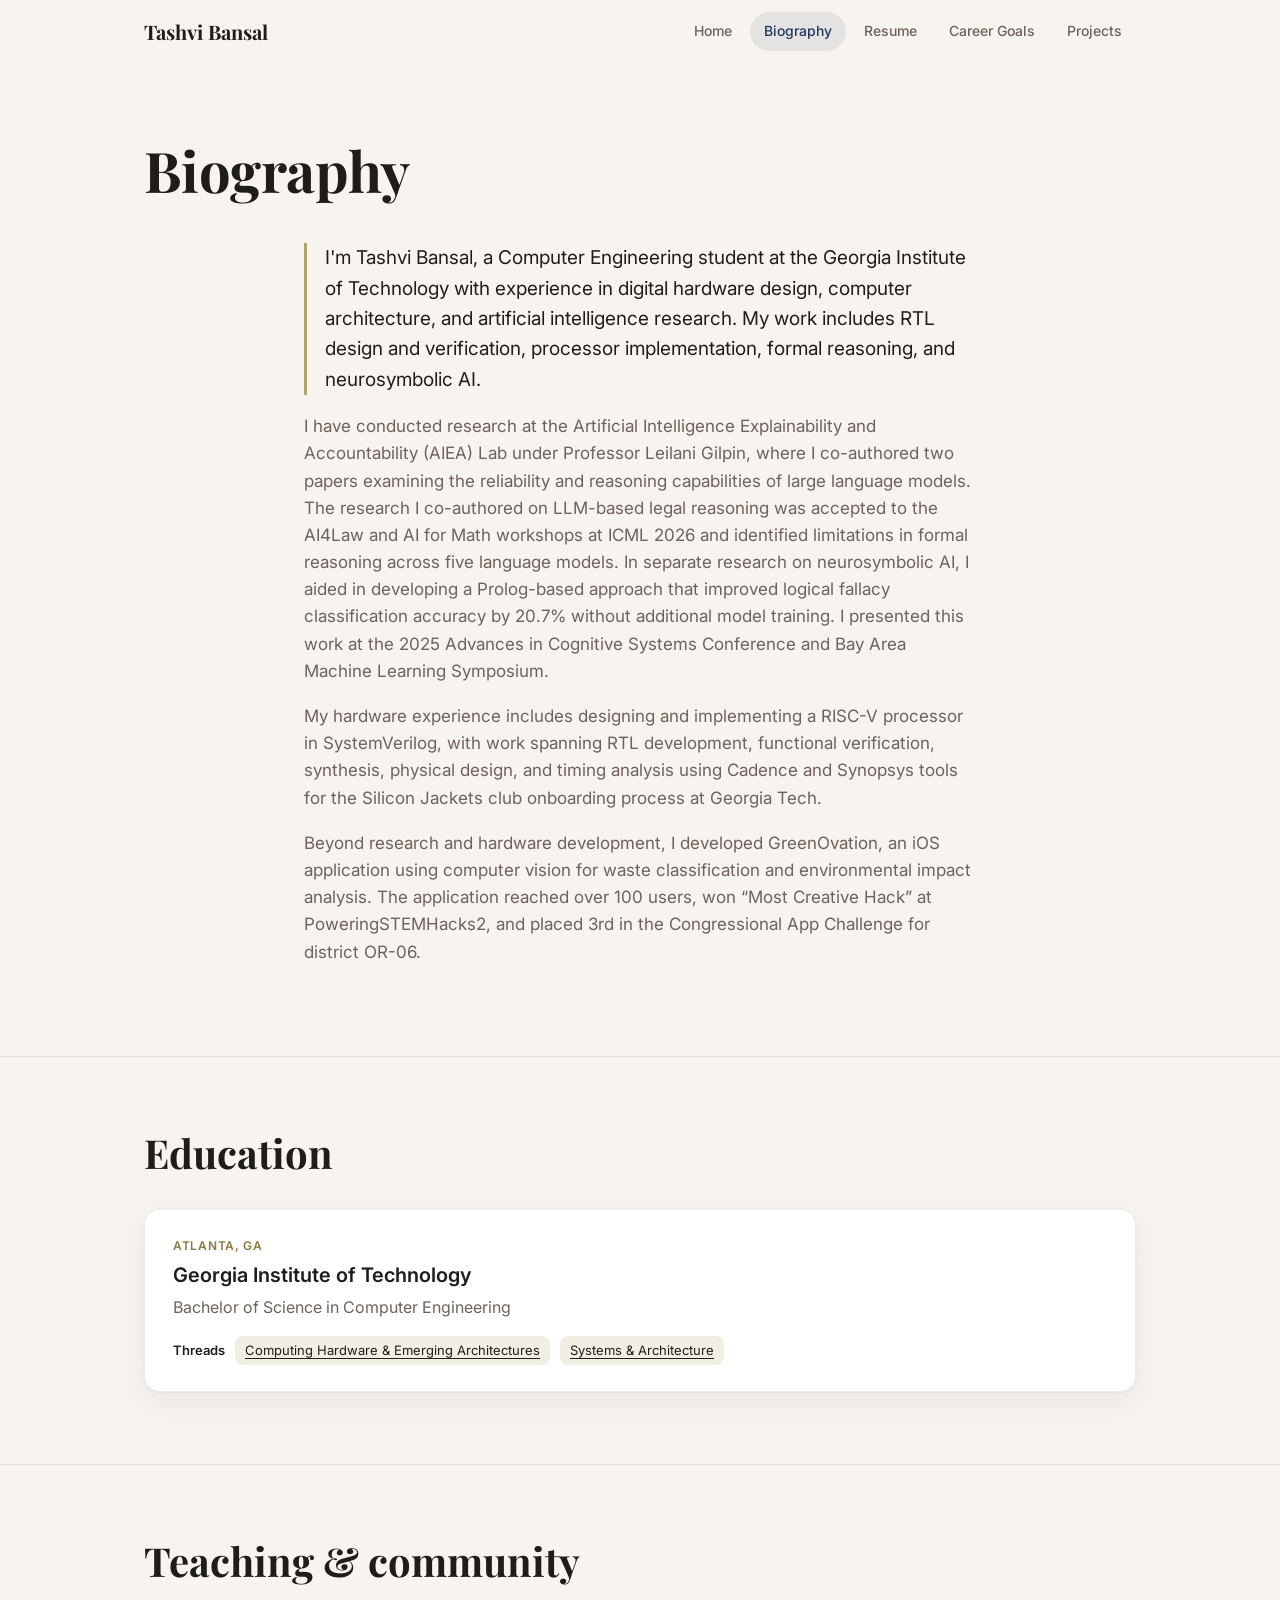
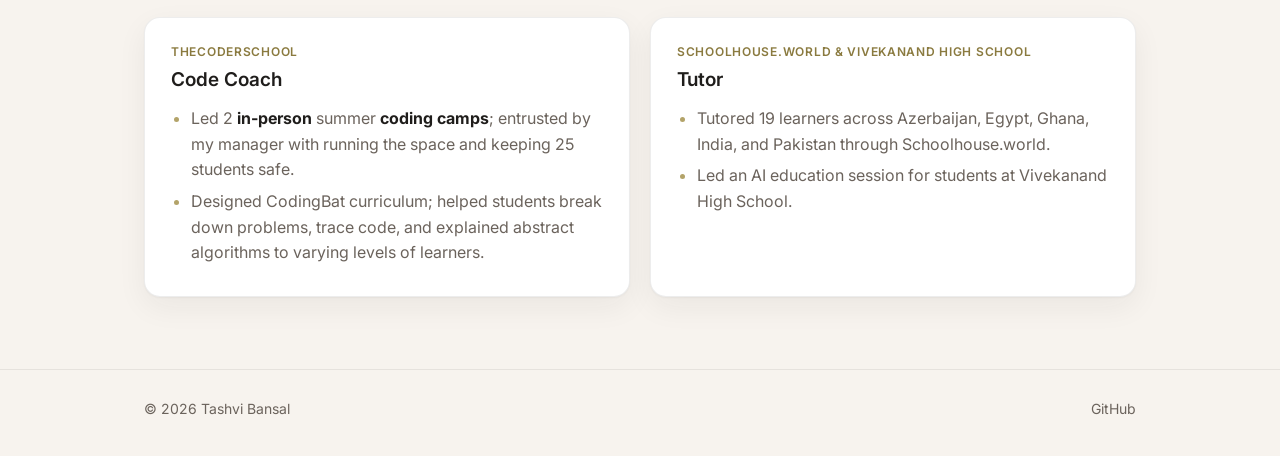
==== bio.html @ 0670a5fc "Expand upcoming GPU cluster project with planned benchmarking and tuning work Co-Authored-By: Claude" ====
<!doctype html>
<html lang="en">
  <head>
    <meta charset="utf-8" />
    <meta name="viewport" content="width=device-width,initial-scale=1" />
    <title>Biography | Tashvi Bansal</title>
    <meta name="description" content="Tashvi Bansal, Computer Engineering student at Georgia Tech. ECE 1100 ePortfolio." />
    <link rel="preconnect" href="https://fonts.googleapis.com">
    <link rel="preconnect" href="https://fonts.gstatic.com" crossorigin>
    <link href="https://fonts.googleapis.com/css2?family=Playfair+Display:wght@600;700&family=Inter:wght@400;500;600&display=swap" rel="stylesheet">
    <link rel="stylesheet" href="styles.css?v=23">
  </head>
  <body>
    <header class="site-header">
      <div class="header-inner">
        <a class="brand" href="index.html">Tashvi Bansal</a>
        <nav class="site-nav" aria-label="Pages">
          <a href="index.html">Home</a>
          <a href="bio.html" aria-current="page" class="active">Biography</a>
          <a href="resume.html">Resume</a>
          <a href="goals.html">Career Goals</a>
          <a href="projects.html">Projects</a>
        </nav>
      </div>
    </header>

    <main>
      <section class="page-head">
        <div class="wrap">
          <h1 class="page-title">Biography</h1>
        </div>
      </section>
      <section class="section section-flush">
        <div class="wrap prose">
          <p class="lede">I'm Tashvi Bansal, a Computer Engineering student at the Georgia Institute of Technology with experience in digital hardware design, computer architecture, and artificial intelligence research. My work includes RTL design and verification, processor implementation, formal reasoning, and neurosymbolic AI.</p>

          <p>I have conducted research at the Artificial Intelligence Explainability and Accountability (AIEA) Lab under Professor Leilani Gilpin, where I co-authored two papers examining the reliability and reasoning capabilities of large language models. The research I co-authored on LLM-based legal reasoning was accepted to the AI4Law and AI for Math workshops at ICML 2026 and identified limitations in formal reasoning across five language models. In separate research on neurosymbolic AI, I aided in developing a Prolog-based approach that improved logical fallacy classification accuracy by 20.7% without additional model training. I presented this work at the 2025 Advances in Cognitive Systems Conference and Bay Area Machine Learning Symposium.</p>

          <p>My hardware experience includes designing and implementing a RISC-V processor in SystemVerilog, with work spanning RTL development, functional verification, synthesis, physical design, and timing analysis using Cadence and Synopsys tools for the Silicon Jackets club onboarding process at Georgia Tech.</p>

          <p>Beyond research and hardware development, I developed GreenOvation, an iOS application using computer vision for waste classification and environmental impact analysis. The application reached over 100 users, won &ldquo;Most Creative Hack&rdquo; at PoweringSTEMHacks2, and placed 3rd in the Congressional App Challenge for district OR-06.</p>
        </div>
      </section>

      <section class="section">
        <div class="wrap">
          <div class="section-head">
            <h2>Education</h2>
          </div>
          <article class="card research-card">
            <div class="eyebrow">Atlanta, GA</div>
            <h3 class="card-title">Georgia Institute of Technology</h3>
            <p class="card-text">Bachelor of Science in Computer Engineering</p>
            <div class="conferences">
              <span class="conf-label">Threads</span>
              <ul class="conf-list">
                <li><a href="https://ece.gatech.edu/computing-hardware-emerging-architectures-thread" target="_blank" rel="noopener noreferrer">Computing Hardware &amp; Emerging Architectures</a></li>
                <li><a href="https://ece.gatech.edu/systems-architecture-thread" target="_blank" rel="noopener noreferrer">Systems &amp; Architecture</a></li>
              </ul>
            </div>
          </article>
        </div>
      </section>

      <section class="section">
        <div class="wrap">
          <div class="section-head">
            <h2>Teaching &amp; community</h2>
          </div>
          <div id="community-list" class="community-grid"></div>
        </div>
      </section>
    </main>

    <footer class="site-footer">
      <div class="wrap footer-inner">
        <p>© <span id="year"></span> Tashvi Bansal</p>
        <a href="https://github.com/tashvib" target="_blank" rel="noopener noreferrer">GitHub</a>
      </div>
    </footer>

    <script src="site.js?v=23"></script>
  </body>
</html>
---- styles.css ----
/* ---------------------------------------------------------------
   Theme tokens
   --------------------------------------------------------------- */
:root{
  --bg: #f7f3ee;
  --surface: #ffffff;
  --surface-2: #f1ebe3;
  --text: #1f1d1b;
  --muted: #6b635c;
  --border: rgba(31, 29, 27, 0.08);
  --accent: #1f3a5f;        /* deep navy */
  --accent-soft: rgba(31, 58, 95, 0.08);
  --gold: #b3a369;          /* Georgia Tech gold */
  --gold-soft: rgba(179, 163, 105, 0.18);
  --shadow: 0 1px 2px rgba(31, 29, 27, 0.04), 0 10px 30px rgba(31, 29, 27, 0.06);
  --shadow-hover: 0 2px 4px rgba(31, 29, 27, 0.05), 0 18px 40px rgba(31, 29, 27, 0.10);
  --radius: 16px;
  --header-h: 64px;
  --wrap: 1040px;
}

@media (prefers-color-scheme: dark){
  :root{
    --bg: #141312;
    --surface: #1d1b19;
    --surface-2: #26231f;
    --text: #f1ece6;
    --muted: #a59d94;
    --border: rgba(255, 255, 255, 0.08);
    --accent: #9cb8e0;
    --accent-soft: rgba(156, 184, 224, 0.12);
    --gold: #d4c48a;
    --gold-soft: rgba(212, 196, 138, 0.14);
    --shadow: 0 1px 2px rgba(0, 0, 0, 0.3), 0 10px 30px rgba(0, 0, 0, 0.25);
    --shadow-hover: 0 2px 4px rgba(0, 0, 0, 0.35), 0 18px 40px rgba(0, 0, 0, 0.35);
  }
}

/* ---------------------------------------------------------------
   Base
   --------------------------------------------------------------- */
*{box-sizing:border-box}
html{scroll-behavior:smooth; scroll-padding-top:calc(var(--header-h) + 16px)}
body{
  margin:0;
  font-family:Inter, system-ui, -apple-system, "Segoe UI", Roboto, "Helvetica Neue", Arial, sans-serif;
  font-size:16px;
  line-height:1.6;
  background:var(--bg);
  color:var(--text);
  -webkit-font-smoothing:antialiased;
}
img{max-width:100%; display:block}
a{color:var(--accent)}
h1, h2, h3{line-height:1.2; margin:0}
.wrap{max-width:var(--wrap); margin:0 auto; padding:0 24px}

/* ---------------------------------------------------------------
   Header / nav
   --------------------------------------------------------------- */
.site-header{
  position:sticky; top:0; z-index:10;
  height:var(--header-h);
  background:color-mix(in srgb, var(--bg) 82%, transparent);
  backdrop-filter:saturate(1.4) blur(12px);
  -webkit-backdrop-filter:saturate(1.4) blur(12px);
  border-bottom:1px solid transparent;
  transition:border-color 200ms ease;
}
.site-header.scrolled{border-bottom-color:var(--border)}
.header-inner{
  max-width:var(--wrap); height:100%; margin:0 auto; padding:0 24px;
  display:flex; align-items:center; justify-content:space-between; gap:16px;
}
.brand{
  font-family:'Playfair Display', Georgia, serif; font-weight:700; font-size:20px;
  color:var(--text); text-decoration:none; white-space:nowrap;
}
.site-nav{display:flex; gap:4px}
.site-nav a{
  padding:8px 14px; border-radius:999px;
  font-size:14px; font-weight:500; color:var(--muted); text-decoration:none;
  transition:color 150ms ease, background 150ms ease;
}
.site-nav a:hover{color:var(--text); background:var(--accent-soft)}
.site-nav a.active{color:var(--accent); background:var(--accent-soft)}

/* ---------------------------------------------------------------
   Hero
   --------------------------------------------------------------- */
.hero{padding:96px 0 72px}
.badge{
  display:inline-flex; align-items:center; gap:8px;
  padding:6px 12px; border-radius:999px;
  background:var(--gold-soft); color:var(--text);
  font-size:13px; font-weight:500;
}
.badge::before{
  content:""; width:8px; height:8px; border-radius:50%;
  background:#3fa35b; box-shadow:0 0 0 3px rgba(63, 163, 91, 0.2);
}
.greeting{
  font-family:'Playfair Display', Georgia, serif; font-weight:700;
  font-size:clamp(44px, 7vw, 72px); letter-spacing:-0.01em;
  margin:20px 0 8px;
}
.typing{font-size:clamp(18px, 2.4vw, 22px); color:var(--accent); font-weight:500; margin:0 0 20px; min-height:1.6em}
.cursor{display:inline-block; margin-left:2px; color:var(--gold); animation:blink 1s steps(1) infinite}
@keyframes blink{50%{opacity:0}}
.about-me{max-width:68ch; color:var(--muted); font-size:17px; margin:0 0 24px}

.focus-tags{display:flex; flex-wrap:wrap; gap:8px; list-style:none; padding:0; margin:0 0 32px}
.focus-tags li{
  padding:6px 12px; border-radius:999px; font-size:13px; font-weight:500;
  background:var(--surface); border:1px solid var(--border); color:var(--text);
}

.hero-actions{display:flex; flex-wrap:wrap; gap:12px}
.btn{
  display:inline-flex; align-items:center; justify-content:center;
  padding:12px 22px; border-radius:999px;
  font-size:15px; font-weight:600; text-decoration:none;
  transition:transform 150ms ease, background 150ms ease, box-shadow 150ms ease;
}
.btn:hover{transform:translateY(-1px)}
.btn-primary{background:var(--accent); color:var(--bg); box-shadow:var(--shadow)}
.btn-ghost{background:transparent; color:var(--text); border:1px solid var(--border)}
.btn-ghost:hover{background:var(--surface)}

/* ---------------------------------------------------------------
   Sections
   --------------------------------------------------------------- */
.section{padding:72px 0; border-top:1px solid var(--border)}
.section-head{margin-bottom:32px}
.section-head h2{font-family:'Playfair Display', Georgia, serif; font-size:clamp(30px, 4vw, 40px); font-weight:700}
.section-sub{color:var(--muted); margin:6px 0 0}

/* ---------------------------------------------------------------
   Cards
   --------------------------------------------------------------- */
.card{
  background:var(--surface); border:1px solid var(--border); border-radius:var(--radius);
  box-shadow:var(--shadow);
  transition:transform 200ms ease, box-shadow 200ms ease;
}
.card:hover{transform:translateY(-2px); box-shadow:var(--shadow-hover)}
.card-title{font-size:19px; font-weight:600}
.card-text{color:var(--muted); margin:8px 0 0}
.eyebrow{
  font-size:12px; font-weight:600; letter-spacing:0.06em; text-transform:uppercase;
  color:var(--gold); margin-bottom:8px;
}
@media (prefers-color-scheme: light){ .eyebrow{color:#8a7a3f} }

.points{margin:14px 0 0; padding-left:20px; color:var(--muted)}
.points li{margin-bottom:6px}
.points li::marker{color:var(--gold)}
.points strong{color:var(--text)}

/* link chips */
.link-row{display:flex; flex-wrap:wrap; gap:8px; margin-top:auto; padding-top:18px}
.chip-link{
  display:inline-flex; align-items:center;
  padding:7px 14px; border-radius:999px;
  font-size:13px; font-weight:600; text-decoration:none;
  background:var(--surface-2); color:var(--text); border:1px solid var(--border);
  transition:background 150ms ease, color 150ms ease;
}
.chip-link::after{content:"↗"; margin-left:6px; opacity:0.6}
.chip-link:hover{background:var(--accent-soft); color:var(--accent)}
.chip-link.is-dark{background:var(--accent); color:var(--bg); border-color:transparent}
.chip-link.is-dark:hover{opacity:0.9}

/* projects */
.projects-grid{display:grid; grid-template-columns:repeat(auto-fill, minmax(290px, 1fr)); gap:24px}
.project-card{display:flex; flex-direction:column; overflow:hidden}
.project-image{aspect-ratio:16 / 10; background:var(--surface-2); overflow:hidden; border-bottom:1px solid var(--border)}
.project-image img{width:100%; height:100%; object-fit:cover; transition:transform 400ms ease}
.project-card:hover .project-image img{transform:scale(1.03)}
.project-body{display:flex; flex-direction:column; flex:1; padding:20px 22px 22px}
.project-card.is-wide{grid-column:1 / -1; display:grid; grid-template-columns:minmax(0, 2fr) minmax(0, 3fr)}
.project-card.is-wide .project-image{aspect-ratio:auto; min-height:100%; border-bottom:none; border-right:1px solid var(--border)}
.project-card.is-wide .project-body{padding:26px 28px}
/* wide card with a real screenshot: show the whole image on top, uncropped */
.project-card.is-wide.has-image{grid-template-columns:1fr}
.project-card.is-wide.has-image .project-image{border-right:none; border-bottom:1px solid var(--border); background:#1b1b1b}
.project-card.is-wide.has-image .project-image img{height:auto; object-fit:contain}
.project-image.is-placeholder{
  display:flex; align-items:center; justify-content:center; min-height:200px;
  background:
    linear-gradient(var(--border) 1px, transparent 1px) 0 0 / 22px 22px,
    linear-gradient(90deg, var(--border) 1px, transparent 1px) 0 0 / 22px 22px,
    linear-gradient(135deg, var(--accent-soft), var(--gold-soft));
}
.placeholder-label{font-family:'Playfair Display', Georgia, serif; font-weight:700; font-size:clamp(24px, 3vw, 34px); color:var(--accent)}
.card-details{margin-top:12px}
.card-details summary{cursor:pointer; font-size:14px; font-weight:600; color:var(--accent); width:max-content}
.card-details .points{margin-top:8px; font-size:14px}
.tag-list{display:flex; flex-wrap:wrap; gap:6px; list-style:none; padding:0; margin:16px 0 0}
.tag-list li{font-size:12px; font-weight:500; padding:4px 10px; border-radius:999px; background:var(--surface-2); border:1px solid var(--border); color:var(--text)}

/* research */
.stack{display:flex; flex-direction:column; gap:20px}
.research-card{padding:26px 28px}
.research-card .card-title{font-size:20px; max-width:62ch}
.conferences{margin-top:16px; display:flex; flex-wrap:wrap; align-items:baseline; gap:8px 10px}
.conf-label{font-size:13px; font-weight:600; color:var(--text)}
.conf-list{display:contents; list-style:none}
.conf-list li{
  font-size:13px; padding:4px 10px; border-radius:8px;
  background:var(--gold-soft); color:var(--text);
}
.conf-list a{color:inherit; text-decoration:none; border-bottom:1px solid currentColor}

/* community */
.community-grid{display:grid; grid-template-columns:repeat(auto-fit, minmax(300px, 1fr)); gap:20px}
.community-card{padding:24px 26px}

/* ---------------------------------------------------------------
   Multi-page additions
   --------------------------------------------------------------- */
.page-head{padding:72px 0 8px}
.page-title{font-family:'Playfair Display', Georgia, serif; font-weight:700; font-size:clamp(36px, 5.5vw, 56px); letter-spacing:-0.01em}
.section-flush{border-top:none; padding-top:32px}

/* home hero with headshot */
.hero-grid{display:grid; grid-template-columns:1fr 300px; gap:48px; align-items:center; margin-bottom:24px}
.hero-text .about-me{margin-bottom:0}
.headshot{width:100%; height:auto; aspect-ratio:1; object-fit:cover; border-radius:24px; box-shadow:var(--shadow); border:4px solid var(--surface)}

/* "Upcoming" research tag */
.status-pill{
  display:inline-block; margin-right:10px; padding:2px 9px; border-radius:999px;
  background:var(--accent); color:var(--bg); letter-spacing:0.06em; vertical-align:1px;
}
.research-card.is-upcoming{border-style:dashed; border-color:color-mix(in srgb, var(--accent) 35%, transparent)}

/* home tiles */
.tile-grid{display:grid; grid-template-columns:repeat(auto-fit, minmax(210px, 1fr)); gap:16px; margin-top:8px}
.tile{display:flex; flex-direction:column; gap:6px; padding:20px 22px; text-decoration:none; color:var(--text)}
.tile-title{font-weight:600; font-size:17px}
.tile-title::after{content:" →"; color:var(--gold)}
.tile-text{color:var(--muted); font-size:14px}

/* bio */
.prose{max-width:72ch}
.prose p{color:var(--muted); font-size:17px; margin:0 0 18px}
.prose .lede{color:var(--text); font-size:19px; border-left:3px solid var(--gold); padding-left:18px}

/* resume */
.resume-actions{margin-bottom:20px}
.resume-frame{overflow:hidden; width:100%; aspect-ratio:8.5 / 11; max-width:900px; margin:0 auto}
.resume-frame:hover{transform:none}
.resume-frame iframe{width:100%; height:100%; display:block; border:0}
.resume-fallback{padding:24px; color:var(--muted)}

/* goals */
.goals-grid{display:grid; grid-template-columns:repeat(auto-fit, minmax(300px, 1fr)); gap:20px}
.goal-card{padding:26px 28px}
.goal-why{margin-top:20px; padding-top:16px; border-top:1px solid var(--border)}
.goal-why .mini-head{margin:0 0 6px}
.goal-why p{margin:0; color:var(--muted)}

/* featured discovery project */
.featured-card{display:grid; grid-template-columns:1.1fr 1fr; overflow:hidden; border-color:var(--gold-soft)}
.featured-media{background:var(--surface-2); min-height:260px; display:flex; align-items:center; justify-content:center}
.featured-media img{width:100%; height:100%; object-fit:cover}
.featured-media iframe{width:100%; height:100%; min-height:260px; border:0}
.media-placeholder{color:var(--muted); font-size:14px}
.featured-body{padding:26px 28px; display:flex; flex-direction:column}
.featured-body .card-title{font-size:22px}
.featured-card.is-upcoming, .featured-card.no-media{grid-template-columns:1fr}
.featured-card.is-upcoming{border-style:dashed; border-color:color-mix(in srgb, var(--accent) 35%, transparent)}
.mini-head{font-size:14px; font-weight:600; margin:18px 0 0}

/* ---------------------------------------------------------------
   Footer
   --------------------------------------------------------------- */
.site-footer{border-top:1px solid var(--border); padding:28px 0 36px; color:var(--muted); font-size:14px}
.footer-inner{display:flex; justify-content:space-between; align-items:center; gap:16px}
.footer-inner p{margin:0}
.footer-inner a{color:var(--muted); text-decoration:none}
.footer-inner a:hover{color:var(--accent)}

/* ---------------------------------------------------------------
   Reveal-on-scroll
   --------------------------------------------------------------- */
.reveal{opacity:0; transform:translateY(14px); transition:opacity 500ms ease, transform 500ms ease, box-shadow 200ms ease}
.reveal.visible{opacity:1; transform:none}
.reveal.visible:hover{transform:translateY(-2px)}

@media (prefers-reduced-motion: reduce){
  html{scroll-behavior:auto}
  .reveal{opacity:1; transform:none; transition:none}
  .cursor{animation:none}
  .card, .btn, .project-image img{transition:none}
}

/* ---------------------------------------------------------------
   Small screens
   --------------------------------------------------------------- */
@media (max-width:640px){
  :root{--header-h:auto}
  .site-header{height:auto}
  .header-inner{flex-direction:column; align-items:flex-start; gap:6px; padding:12px 16px 8px}
  .site-nav{width:100%; flex-wrap:wrap; margin-left:-10px}
  .site-nav::-webkit-scrollbar{display:none}
  .site-nav a{padding:6px 10px; flex:0 0 auto}
  html{scroll-padding-top:110px}
  .wrap{padding:0 16px}
  .hero{padding:48px 0 48px}
  .section{padding:52px 0}
  .research-card, .community-card, .goal-card, .featured-body{padding:20px}
  .page-head{padding:40px 0 0}
  .featured-card{grid-template-columns:1fr}
  .project-card.is-wide{grid-template-columns:1fr}
  .project-card.is-wide .project-image{border-right:none; border-bottom:1px solid var(--border); min-height:160px}
  .project-card.is-wide .project-body{padding:20px}
  .hero-grid{grid-template-columns:1fr; gap:28px}
  .headshot{width:180px; order:-1; border-radius:50%}
  .resume-frame{aspect-ratio:8.5 / 11.5}
  .projects-grid, .community-grid, .goals-grid{grid-template-columns:1fr}
}
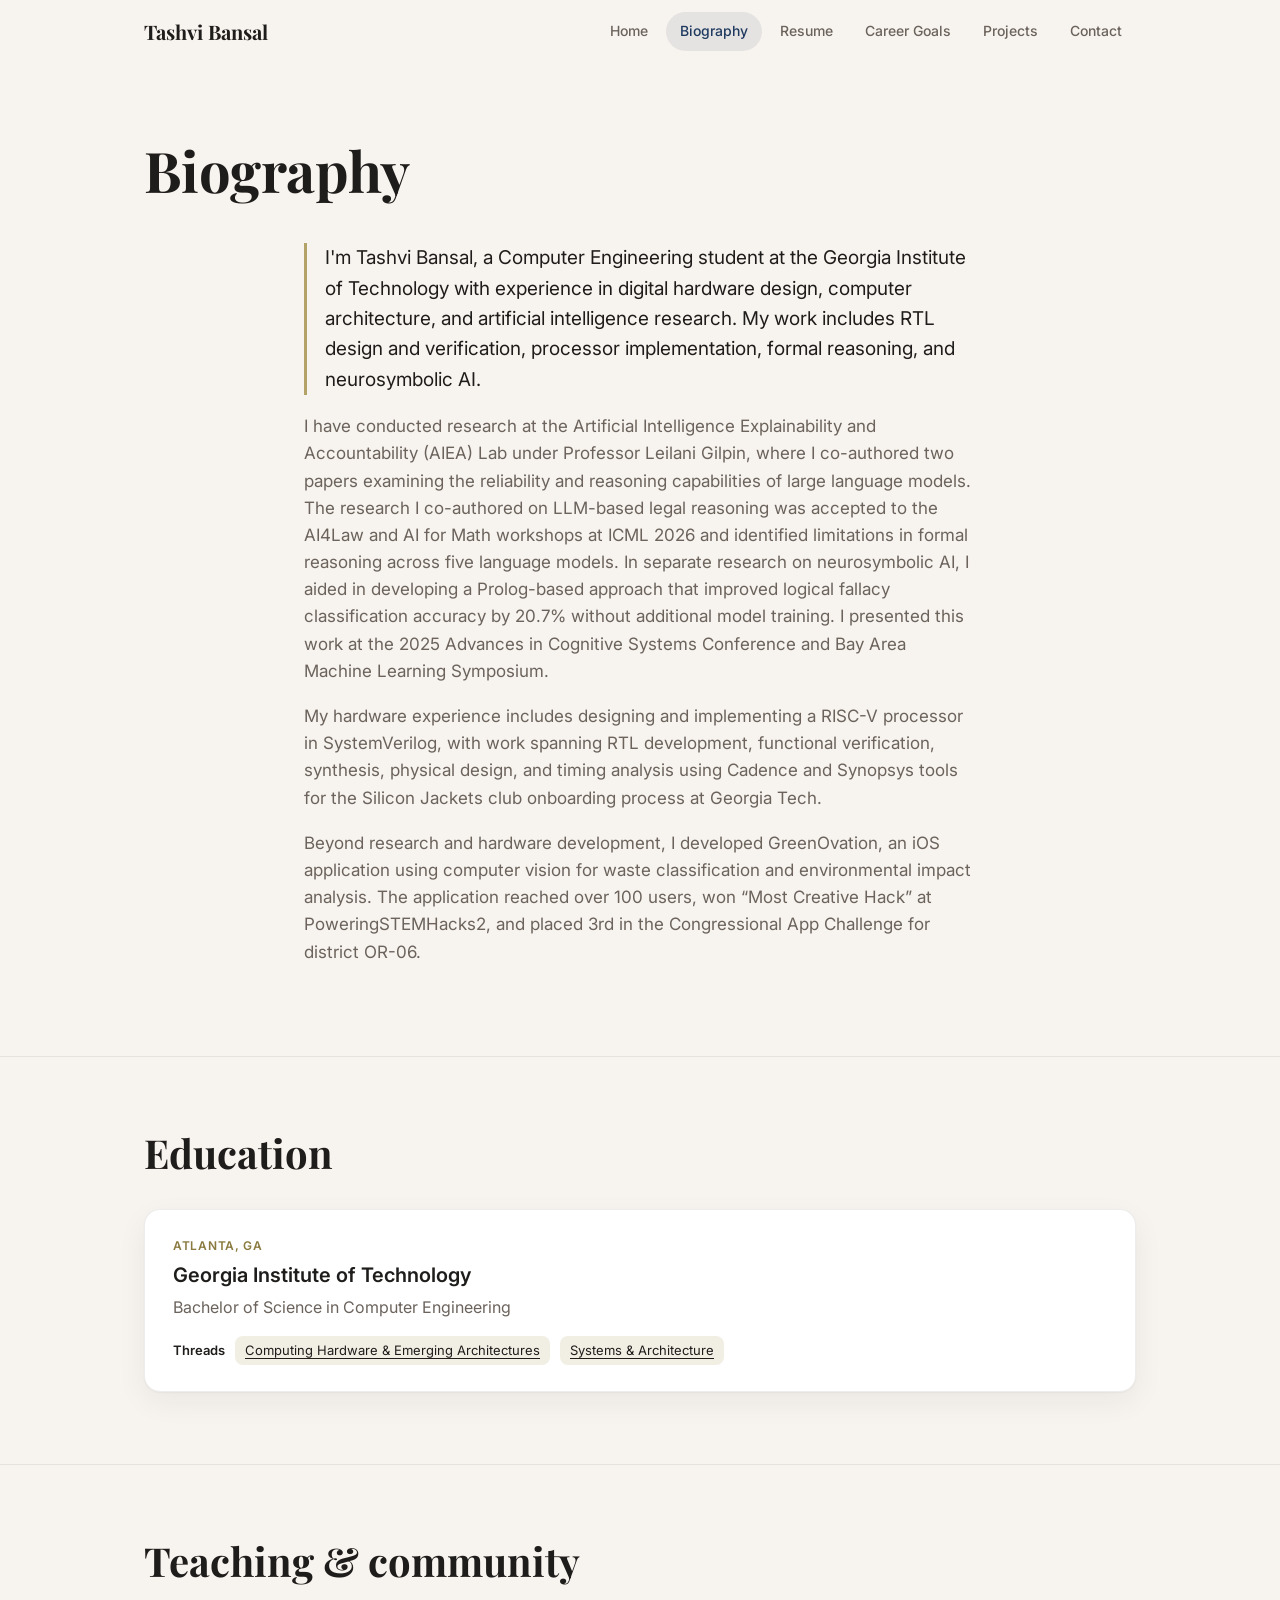
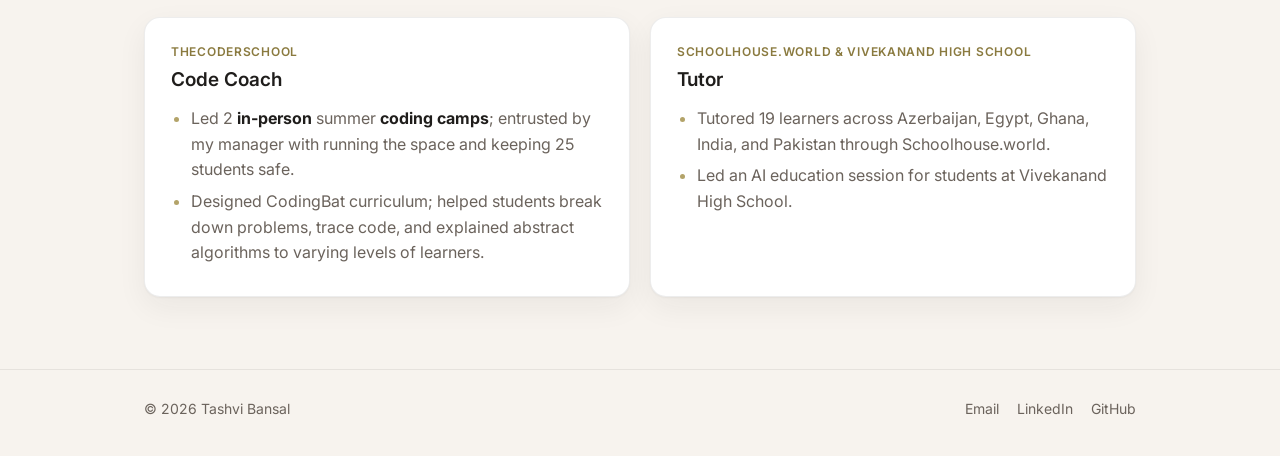
==== commit 8dea34ce: "Add contact section, Contact nav link, and footer contact links Co-Authored-By: Claude Opus 5.5 <nor" ====
--- a/bio.html
+++ b/bio.html
@@ -8,7 +8,7 @@
     <link rel="preconnect" href="https://fonts.googleapis.com">
     <link rel="preconnect" href="https://fonts.gstatic.com" crossorigin>
     <link href="https://fonts.googleapis.com/css2?family=Playfair+Display:wght@600;700&family=Inter:wght@400;500;600&display=swap" rel="stylesheet">
-    <link rel="stylesheet" href="styles.css?v=23">
+    <link rel="stylesheet" href="styles.css?v=29">
   </head>
   <body>
     <header class="site-header">
@@ -20,6 +20,7 @@
           <a href="resume.html">Resume</a>
           <a href="goals.html">Career Goals</a>
           <a href="projects.html">Projects</a>
+          <a href="index.html#contact">Contact</a>
         </nav>
       </div>
     </header>
@@ -75,10 +76,14 @@
     <footer class="site-footer">
       <div class="wrap footer-inner">
         <p>© <span id="year"></span> Tashvi Bansal</p>
-        <a href="https://github.com/tashvib" target="_blank" rel="noopener noreferrer">GitHub</a>
+        <nav class="footer-links" aria-label="Contact">
+          <a href="mailto:tashvi.bansal@gmail.com">Email</a>
+          <a href="https://www.linkedin.com/in/tashvi-bansal-b1ab52267" target="_blank" rel="noopener noreferrer">LinkedIn</a>
+          <a href="https://github.com/tashvib" target="_blank" rel="noopener noreferrer">GitHub</a>
+        </nav>
       </div>
     </footer>
 
-    <script src="site.js?v=23"></script>
+    <script src="site.js?v=29"></script>
   </body>
 </html>
--- a/styles.css
+++ b/styles.css
@@ -203,6 +203,16 @@
 .stack{display:flex; flex-direction:column; gap:20px}
 .research-card{padding:26px 28px}
 .research-card .card-title{font-size:20px; max-width:62ch}
+.research-head{display:flex; align-items:center; justify-content:space-between; gap:20px}
+.org-logo{width:64px; height:auto; flex:0 0 auto}
+.research-figures{margin-top:18px}
+.research-figure{margin:0; max-width:760px}
+.research-figure img{width:100%; height:auto; border-radius:12px; border:1px solid var(--border)}
+/* several photos: same height side by side, nothing cropped */
+.research-figures.is-multi{display:flex; flex-wrap:wrap; gap:16px; align-items:flex-start}
+.research-figures.is-multi .research-figure{flex:0 0 auto}
+.research-figures.is-multi .research-figure img{height:360px; width:auto; max-width:100%}
+.research-figure figcaption{margin-top:8px; font-size:13px; color:var(--muted)}
 .conferences{margin-top:16px; display:flex; flex-wrap:wrap; align-items:baseline; gap:8px 10px}
 .conf-label{font-size:13px; font-weight:600; color:var(--text)}
 .conf-list{display:contents; list-style:none}
@@ -234,6 +244,13 @@
   background:var(--accent); color:var(--bg); letter-spacing:0.06em; vertical-align:1px;
 }
 .research-card.is-upcoming{border-style:dashed; border-color:color-mix(in srgb, var(--accent) 35%, transparent)}
+
+/* contact */
+.contact-list{list-style:none; padding:0; margin:0; display:grid; gap:12px; max-width:560px}
+.contact-list li{display:flex; flex-wrap:wrap; align-items:baseline; gap:4px 16px; padding:14px 18px; background:var(--surface); border:1px solid var(--border); border-radius:12px}
+.contact-label{min-width:76px; font-size:12px; font-weight:600; letter-spacing:0.06em; text-transform:uppercase; color:var(--muted)}
+.contact-list a{font-weight:500; overflow-wrap:anywhere}
+.footer-links{display:flex; gap:18px}
 
 /* home tiles */
 .tile-grid{display:grid; grid-template-columns:repeat(auto-fit, minmax(210px, 1fr)); gap:16px; margin-top:8px}
@@ -314,6 +331,9 @@
   .page-head{padding:40px 0 0}
   .featured-card{grid-template-columns:1fr}
   .project-card.is-wide{grid-template-columns:1fr}
+  .org-logo{width:48px}
+  .research-figures.is-multi .research-figure{flex:1 1 100%}
+  .research-figures.is-multi .research-figure img{height:auto; width:100%}
   .project-card.is-wide .project-image{border-right:none; border-bottom:1px solid var(--border); min-height:160px}
   .project-card.is-wide .project-body{padding:20px}
   .hero-grid{grid-template-columns:1fr; gap:28px}
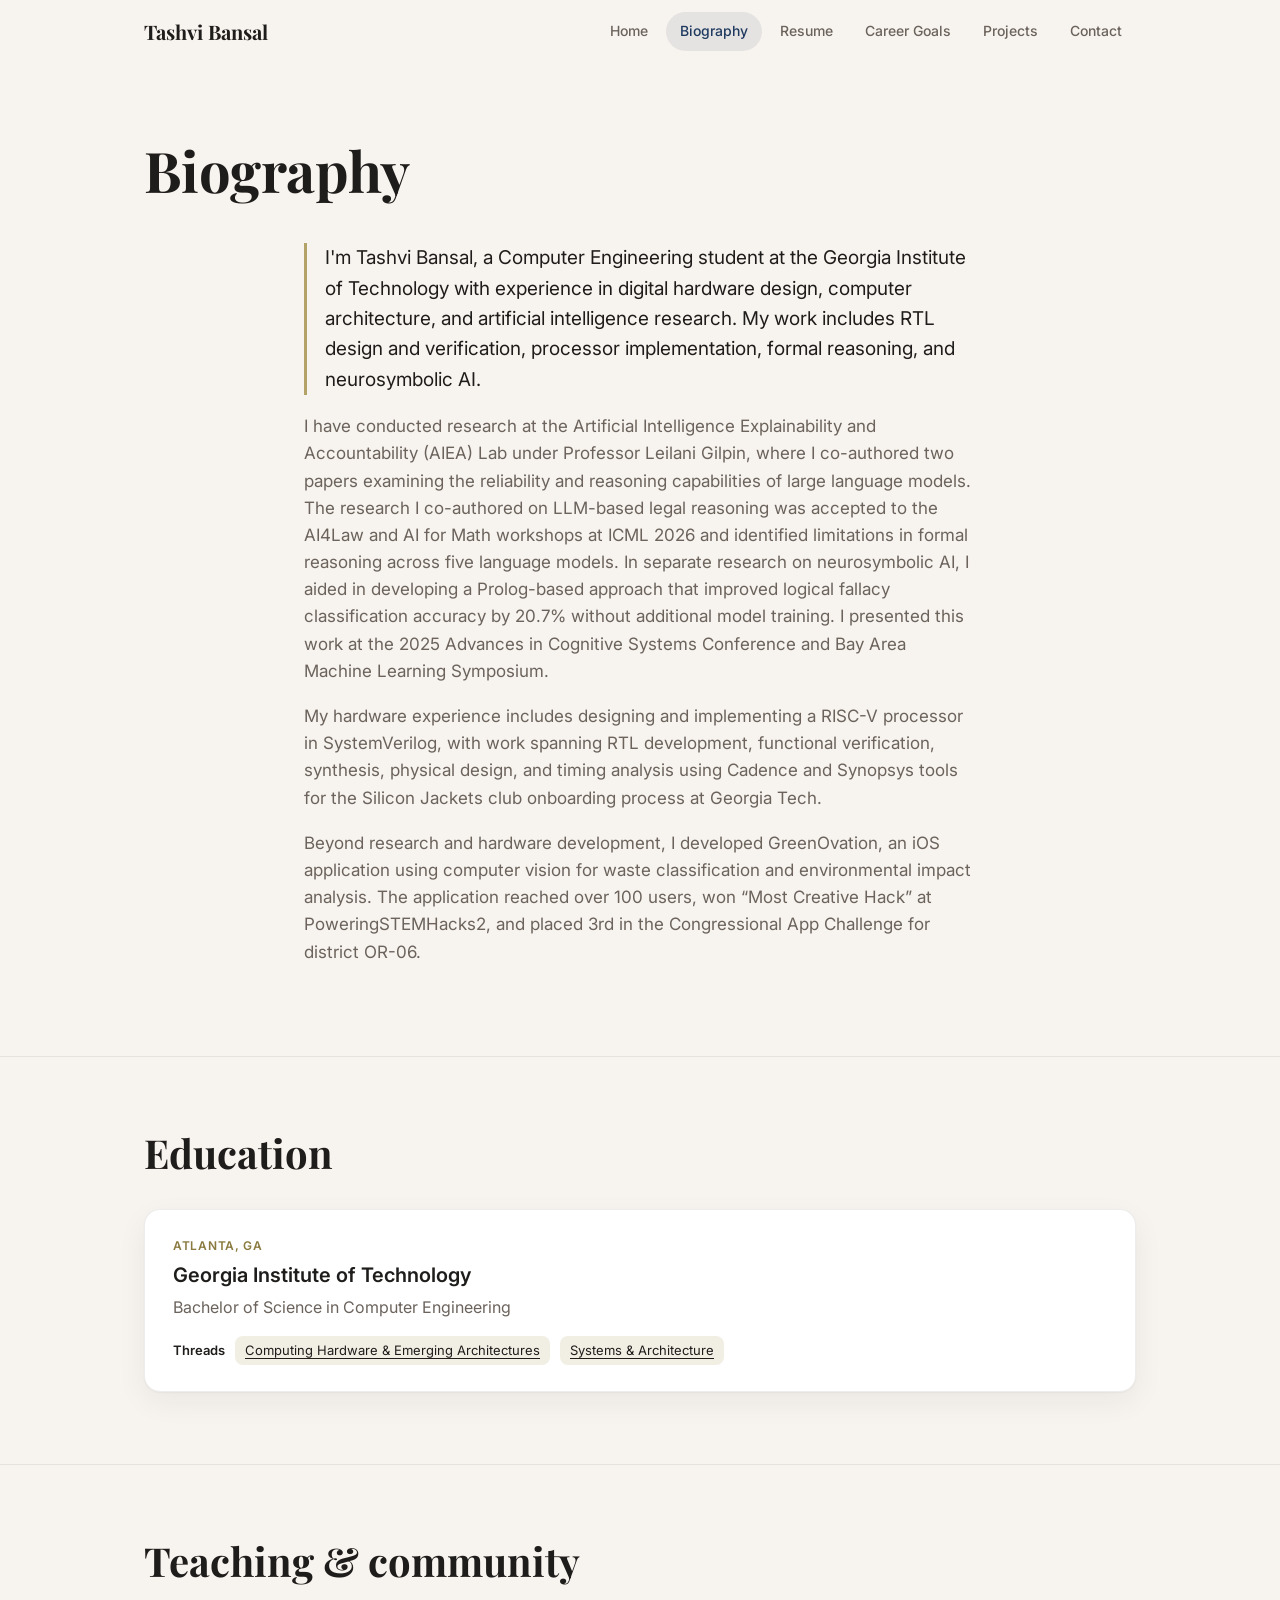
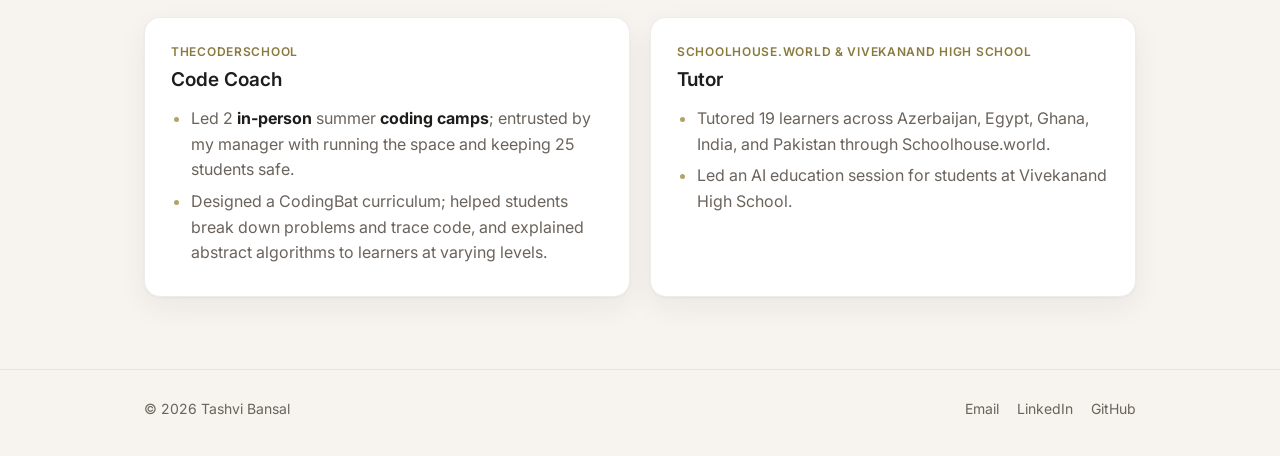
==== commit 468b7d3b: "Final grammar and punctuation pass Co-Authored-By: Claude Opus 5.5 <noreply@anthropic.com> Claude-Se" ====
--- a/bio.html
+++ b/bio.html
@@ -8,7 +8,7 @@
     <link rel="preconnect" href="https://fonts.googleapis.com">
     <link rel="preconnect" href="https://fonts.gstatic.com" crossorigin>
     <link href="https://fonts.googleapis.com/css2?family=Playfair+Display:wght@600;700&family=Inter:wght@400;500;600&display=swap" rel="stylesheet">
-    <link rel="stylesheet" href="styles.css?v=29">
+    <link rel="stylesheet" href="styles.css?v=30">
   </head>
   <body>
     <header class="site-header">
@@ -84,6 +84,6 @@
       </div>
     </footer>
 
-    <script src="site.js?v=29"></script>
+    <script src="site.js?v=30"></script>
   </body>
 </html>
